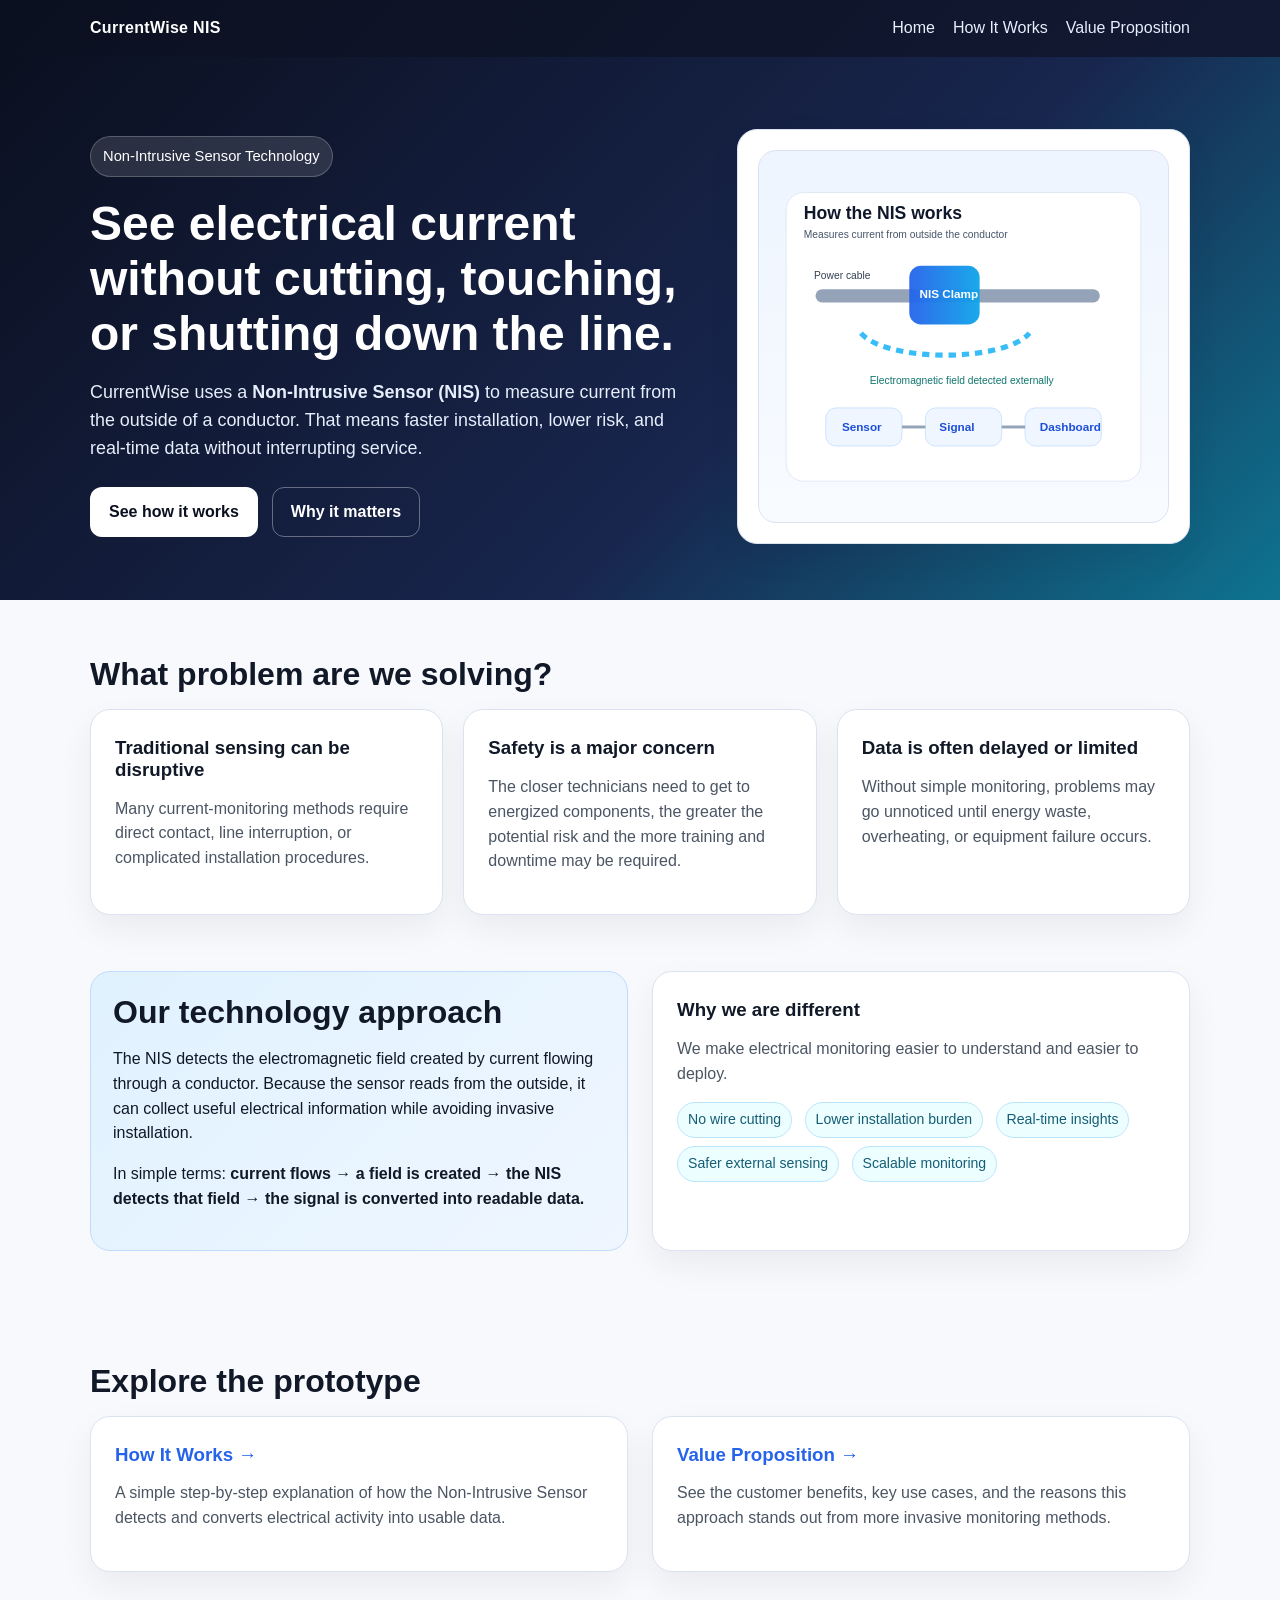
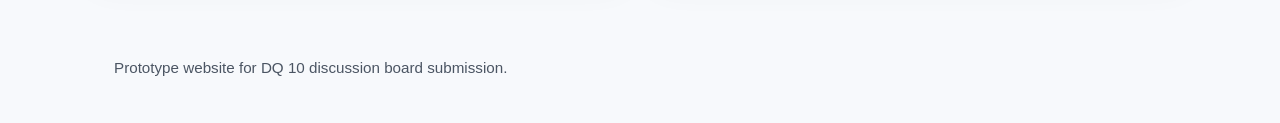
==== index.html @ ec2b5791 "Add files via upload" ====
<!DOCTYPE html>
<html lang="en">
<head>
  <meta charset="UTF-8">
  <meta name="viewport" content="width=device-width, initial-scale=1.0">
  <title>CurrentWise NIS | Safer Electrical Monitoring</title>
  <link rel="stylesheet" href="styles.css">
</head>
<body>
  <header class="topbar">
    <div class="nav">
      <div class="brand">CurrentWise NIS</div>
      <nav class="navlinks">
        <a href="index.html">Home</a>
        <a href="technology.html">How It Works</a>
        <a href="value.html">Value Proposition</a>
      </nav>
    </div>
  </header>

  <section class="hero">
    <div class="wrap hero-grid">
      <div>
        <span class="kicker">Non-Intrusive Sensor Technology</span>
        <h1>See electrical current without cutting, touching, or shutting down the line.</h1>
        <p class="lead">
          CurrentWise uses a <strong>Non-Intrusive Sensor (NIS)</strong> to measure current from the outside of a conductor.
          That means faster installation, lower risk, and real-time data without interrupting service.
        </p>
        <div class="cta-row">
          <a class="btn btn-primary" href="technology.html">See how it works</a>
          <a class="btn btn-secondary" href="value.html">Why it matters</a>
        </div>
      </div>
      <div class="card hero-card">
        <div class="diagram">
<svg viewBox="0 0 520 430" width="100%" height="100%" aria-label="Non-intrusive sensor diagram" role="img">
  <defs>
    <linearGradient id="g1" x1="0" x2="1">
      <stop offset="0%" stop-color="#2563eb"/>
      <stop offset="100%" stop-color="#0ea5e9"/>
    </linearGradient>
  </defs>
  <rect x="18" y="18" width="484" height="394" rx="24" fill="#ffffff" stroke="#dbe3f0"/>
  <text x="42" y="54" font-family="Arial" font-size="24" font-weight="700" fill="#0f172a">How the NIS works</text>
  <text x="42" y="80" font-family="Arial" font-size="14" fill="#475569">Measures current from outside the conductor</text>

  <rect x="58" y="150" width="388" height="18" rx="9" fill="#94a3b8"/>
  <text x="56" y="136" font-family="Arial" font-size="14" fill="#334155">Power cable</text>

  <rect x="186" y="118" width="96" height="80" rx="16" fill="url(#g1)" opacity="0.95"/>
  <text x="200" y="162" font-family="Arial" font-size="16" font-weight="700" fill="white">NIS Clamp</text>

  <path d="M120 210 C155 250, 315 250, 350 210" fill="none" stroke="#38bdf8" stroke-width="7" stroke-dasharray="10 8"/>
  <text x="132" y="280" font-family="Arial" font-size="14" fill="#0f766e">Electromagnetic field detected externally</text>

  <rect x="72" y="312" width="104" height="52" rx="14" fill="#eff6ff" stroke="#bfdbfe"/>
  <text x="94" y="343" font-family="Arial" font-size="16" font-weight="700" fill="#1d4ed8">Sensor</text>

  <rect x="208" y="312" width="104" height="52" rx="14" fill="#eff6ff" stroke="#bfdbfe"/>
  <text x="227" y="343" font-family="Arial" font-size="16" font-weight="700" fill="#1d4ed8">Signal</text>

  <rect x="344" y="312" width="104" height="52" rx="14" fill="#eff6ff" stroke="#bfdbfe"/>
  <text x="364" y="343" font-family="Arial" font-size="16" font-weight="700" fill="#1d4ed8">Dashboard</text>

  <path d="M176 338 H208" stroke="#94a3b8" stroke-width="4"/>
  <path d="M312 338 H344" stroke="#94a3b8" stroke-width="4"/>
</svg>
</div>
      </div>
    </div>
  </section>

  <section class="section">
    <div class="wrap">
      <h2>What problem are we solving?</h2>
      <div class="grid-3">
        <div class="card feature">
          <h3>Traditional sensing can be disruptive</h3>
          <p class="muted">Many current-monitoring methods require direct contact, line interruption, or complicated installation procedures.</p>
        </div>
        <div class="card feature">
          <h3>Safety is a major concern</h3>
          <p class="muted">The closer technicians need to get to energized components, the greater the potential risk and the more training and downtime may be required.</p>
        </div>
        <div class="card feature">
          <h3>Data is often delayed or limited</h3>
          <p class="muted">Without simple monitoring, problems may go unnoticed until energy waste, overheating, or equipment failure occurs.</p>
        </div>
      </div>
    </div>
  </section>

  <section class="section" style="padding-top:0">
    <div class="wrap grid-2">
      <div class="banner">
        <h2>Our technology approach</h2>
        <p>
          The NIS detects the electromagnetic field created by current flowing through a conductor. Because the sensor reads from the outside, it can collect useful electrical information while avoiding invasive installation.
        </p>
        <p>
          In simple terms: <strong>current flows → a field is created → the NIS detects that field → the signal is converted into readable data.</strong>
        </p>
      </div>
      <div class="card feature">
        <h3>Why we are different</h3>
        <p class="muted">We make electrical monitoring easier to understand and easier to deploy.</p>
        <span class="badge">No wire cutting</span>
        <span class="badge">Lower installation burden</span>
        <span class="badge">Real-time insights</span>
        <span class="badge">Safer external sensing</span>
        <span class="badge">Scalable monitoring</span>
      </div>
    </div>
  </section>

  <section class="section">
    <div class="wrap">
      <h2>Explore the prototype</h2>
      <div class="grid-2">
        <a class="card feature" href="technology.html">
          <h3>How It Works →</h3>
          <p class="muted">A simple step-by-step explanation of how the Non-Intrusive Sensor detects and converts electrical activity into usable data.</p>
        </a>
        <a class="card feature" href="value.html">
          <h3>Value Proposition →</h3>
          <p class="muted">See the customer benefits, key use cases, and the reasons this approach stands out from more invasive monitoring methods.</p>
        </a>
      </div>
    </div>
  </section>

  <footer class="footer wrap">
    Prototype website for DQ 10 discussion board submission.
  </footer>
</body>
</html>
---- styles.css ----
:root{
  --bg:#0b1020;
  --bg2:#121933;
  --card:#ffffff;
  --ink:#111827;
  --muted:#4b5563;
  --line:#dbe3f0;
  --accent:#2563eb;
  --accent2:#0ea5e9;
  --good:#0f766e;
}
*{box-sizing:border-box}
html{scroll-behavior:smooth}
body{
  margin:0;
  font-family:Arial, Helvetica, sans-serif;
  color:var(--ink);
  background:#f7f9fc;
  line-height:1.55;
}
a{color:var(--accent); text-decoration:none}
a:hover{text-decoration:underline}
.topbar{
  background:linear-gradient(135deg,var(--bg),var(--bg2));
  color:white;
  padding:16px 24px;
  position:sticky;
  top:0;
  z-index:5;
}
.nav{
  max-width:1100px;
  margin:0 auto;
  display:flex;
  justify-content:space-between;
  align-items:center;
  gap:20px;
}
.brand{font-weight:700; letter-spacing:.3px}
.navlinks{display:flex; gap:18px; flex-wrap:wrap}
.navlinks a{color:#e5efff}
.hero{
  background:linear-gradient(135deg,var(--bg),#18254d 60%, #0e7490);
  color:white;
  padding:72px 24px 56px;
}
.wrap{max-width:1100px; margin:0 auto}
.hero-grid{
  display:grid;
  grid-template-columns:1.15fr .85fr;
  gap:34px;
  align-items:center;
}
.kicker{
  display:inline-block;
  background:rgba(255,255,255,.12);
  border:1px solid rgba(255,255,255,.22);
  padding:8px 12px;
  border-radius:999px;
  font-size:.92rem;
  margin-bottom:16px;
}
h1,h2,h3{line-height:1.15}
h1{font-size:3rem; margin:.2rem 0 1rem}
h2{font-size:2rem; margin:0 0 1rem}
p.lead{font-size:1.12rem; color:#e6eefc}
.cta-row{display:flex; gap:14px; flex-wrap:wrap; margin-top:24px}
.btn{
  display:inline-block;
  padding:12px 18px;
  border-radius:12px;
  font-weight:700;
  border:1px solid transparent;
}
.btn-primary{background:white; color:var(--bg)}
.btn-secondary{background:transparent; color:white; border-color:rgba(255,255,255,.35)}
.card{
  background:var(--card);
  border:1px solid var(--line);
  border-radius:20px;
  box-shadow:0 14px 34px rgba(10,20,40,.06);
}
.hero-card{padding:20px}
.diagram{
  width:100%;
  aspect-ratio:1.1/1;
  background:linear-gradient(180deg,#eef5ff,#f8fbff);
  border-radius:18px;
  border:1px solid var(--line);
  display:flex;
  align-items:center;
  justify-content:center;
  padding:14px;
}
.section{padding:56px 24px}
.grid-3{
  display:grid;
  grid-template-columns:repeat(3,1fr);
  gap:20px;
}
.grid-2{
  display:grid;
  grid-template-columns:repeat(2,1fr);
  gap:24px;
}
.feature{padding:24px}
.feature h3{margin:.2rem 0 .5rem}
.muted{color:var(--muted)}
.steps{
  counter-reset:step;
  display:grid;
  gap:16px;
}
.step{
  background:white;
  border:1px solid var(--line);
  border-radius:18px;
  padding:18px 18px 18px 58px;
  position:relative;
}
.step:before{
  counter-increment:step;
  content:counter(step);
  position:absolute;
  left:16px;
  top:16px;
  width:30px;
  height:30px;
  border-radius:999px;
  background:#dbeafe;
  color:#1d4ed8;
  display:grid;
  place-items:center;
  font-weight:700;
}
.banner{
  background:linear-gradient(135deg,#e0f2fe,#eff6ff);
  border:1px solid #bfdbfe;
  padding:22px;
  border-radius:20px;
}
.footer{
  padding:28px 24px 44px;
  color:var(--muted);
  font-size:.95rem;
}
.badge{
  display:inline-block;
  padding:6px 10px;
  border-radius:999px;
  background:#ecfeff;
  color:#155e75;
  font-size:.88rem;
  margin:0 8px 8px 0;
  border:1px solid #bae6fd;
}
.table{
  width:100%;
  border-collapse:collapse;
  margin-top:10px;
}
.table th,.table td{
  text-align:left;
  border-bottom:1px solid var(--line);
  padding:12px 10px;
  vertical-align:top;
}
.callout{
  border-left:5px solid var(--accent2);
  background:#f0f9ff;
  padding:16px 18px;
  border-radius:12px;
}
.small{font-size:.95rem}
@media (max-width:900px){
  .hero-grid,.grid-3,.grid-2{grid-template-columns:1fr}
  h1{font-size:2.35rem}
}
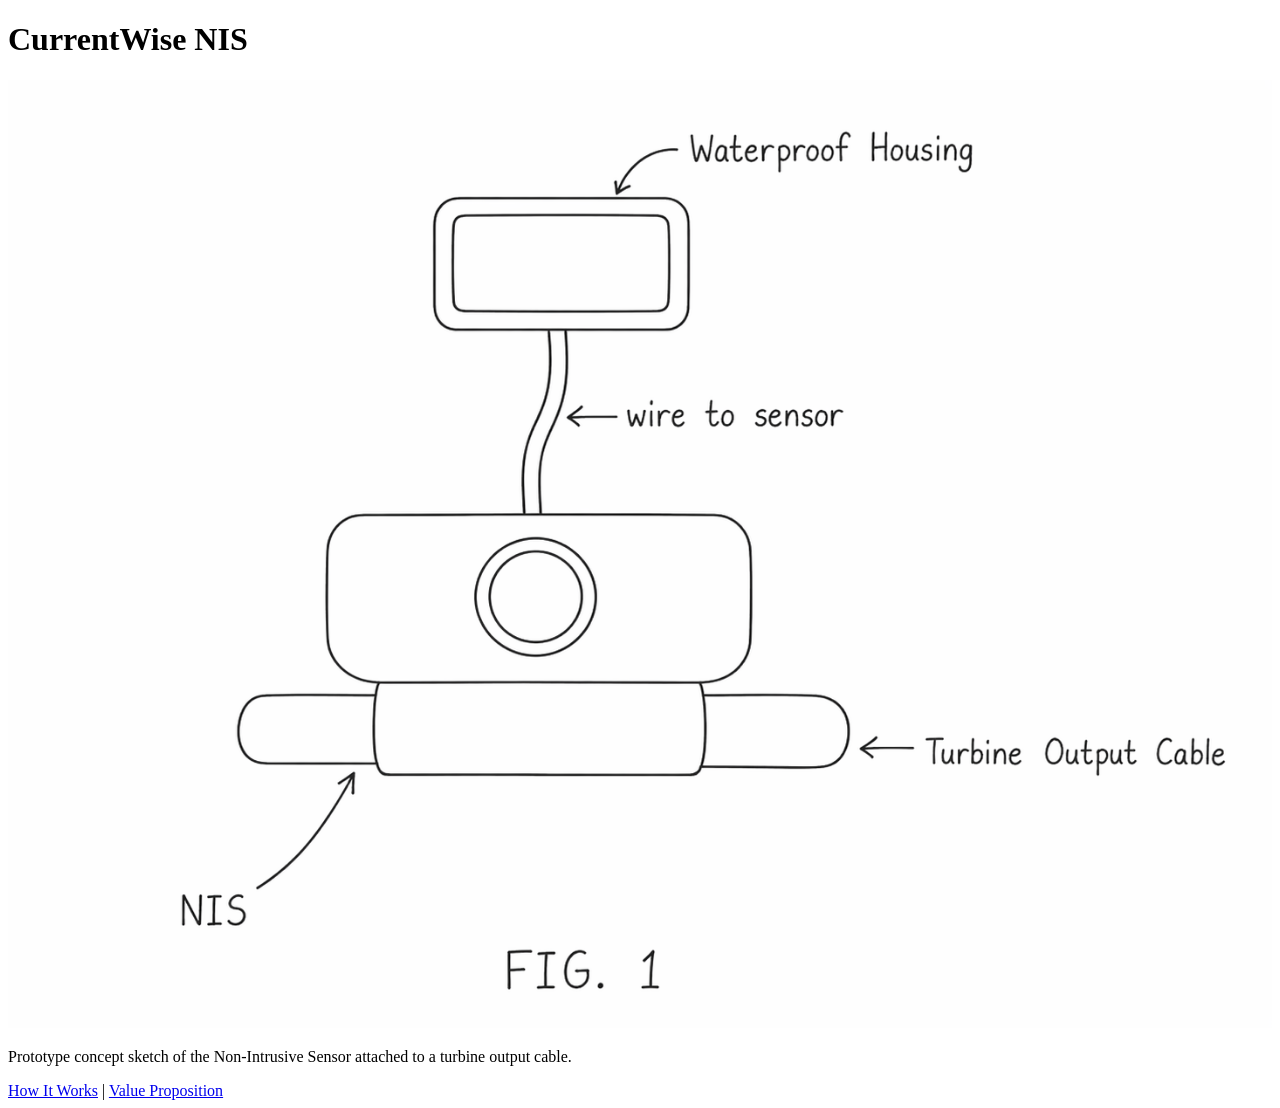
==== commit 9bbc978e: "Add files via upload" ====
--- a/index.html
+++ b/index.html
@@ -1,137 +1,6 @@
-<!DOCTYPE html>
-<html lang="en">
-<head>
-  <meta charset="UTF-8">
-  <meta name="viewport" content="width=device-width, initial-scale=1.0">
-  <title>CurrentWise NIS | Safer Electrical Monitoring</title>
-  <link rel="stylesheet" href="styles.css">
-</head>
-<body>
-  <header class="topbar">
-    <div class="nav">
-      <div class="brand">CurrentWise NIS</div>
-      <nav class="navlinks">
-        <a href="index.html">Home</a>
-        <a href="technology.html">How It Works</a>
-        <a href="value.html">Value Proposition</a>
-      </nav>
-    </div>
-  </header>
-
-  <section class="hero">
-    <div class="wrap hero-grid">
-      <div>
-        <span class="kicker">Non-Intrusive Sensor Technology</span>
-        <h1>See electrical current without cutting, touching, or shutting down the line.</h1>
-        <p class="lead">
-          CurrentWise uses a <strong>Non-Intrusive Sensor (NIS)</strong> to measure current from the outside of a conductor.
-          That means faster installation, lower risk, and real-time data without interrupting service.
-        </p>
-        <div class="cta-row">
-          <a class="btn btn-primary" href="technology.html">See how it works</a>
-          <a class="btn btn-secondary" href="value.html">Why it matters</a>
-        </div>
-      </div>
-      <div class="card hero-card">
-        <div class="diagram">
-<svg viewBox="0 0 520 430" width="100%" height="100%" aria-label="Non-intrusive sensor diagram" role="img">
-  <defs>
-    <linearGradient id="g1" x1="0" x2="1">
-      <stop offset="0%" stop-color="#2563eb"/>
-      <stop offset="100%" stop-color="#0ea5e9"/>
-    </linearGradient>
-  </defs>
-  <rect x="18" y="18" width="484" height="394" rx="24" fill="#ffffff" stroke="#dbe3f0"/>
-  <text x="42" y="54" font-family="Arial" font-size="24" font-weight="700" fill="#0f172a">How the NIS works</text>
-  <text x="42" y="80" font-family="Arial" font-size="14" fill="#475569">Measures current from outside the conductor</text>
-
-  <rect x="58" y="150" width="388" height="18" rx="9" fill="#94a3b8"/>
-  <text x="56" y="136" font-family="Arial" font-size="14" fill="#334155">Power cable</text>
-
-  <rect x="186" y="118" width="96" height="80" rx="16" fill="url(#g1)" opacity="0.95"/>
-  <text x="200" y="162" font-family="Arial" font-size="16" font-weight="700" fill="white">NIS Clamp</text>
-
-  <path d="M120 210 C155 250, 315 250, 350 210" fill="none" stroke="#38bdf8" stroke-width="7" stroke-dasharray="10 8"/>
-  <text x="132" y="280" font-family="Arial" font-size="14" fill="#0f766e">Electromagnetic field detected externally</text>
-
-  <rect x="72" y="312" width="104" height="52" rx="14" fill="#eff6ff" stroke="#bfdbfe"/>
-  <text x="94" y="343" font-family="Arial" font-size="16" font-weight="700" fill="#1d4ed8">Sensor</text>
-
-  <rect x="208" y="312" width="104" height="52" rx="14" fill="#eff6ff" stroke="#bfdbfe"/>
-  <text x="227" y="343" font-family="Arial" font-size="16" font-weight="700" fill="#1d4ed8">Signal</text>
-
-  <rect x="344" y="312" width="104" height="52" rx="14" fill="#eff6ff" stroke="#bfdbfe"/>
-  <text x="364" y="343" font-family="Arial" font-size="16" font-weight="700" fill="#1d4ed8">Dashboard</text>
-
-  <path d="M176 338 H208" stroke="#94a3b8" stroke-width="4"/>
-  <path d="M312 338 H344" stroke="#94a3b8" stroke-width="4"/>
-</svg>
-</div>
-      </div>
-    </div>
-  </section>
-
-  <section class="section">
-    <div class="wrap">
-      <h2>What problem are we solving?</h2>
-      <div class="grid-3">
-        <div class="card feature">
-          <h3>Traditional sensing can be disruptive</h3>
-          <p class="muted">Many current-monitoring methods require direct contact, line interruption, or complicated installation procedures.</p>
-        </div>
-        <div class="card feature">
-          <h3>Safety is a major concern</h3>
-          <p class="muted">The closer technicians need to get to energized components, the greater the potential risk and the more training and downtime may be required.</p>
-        </div>
-        <div class="card feature">
-          <h3>Data is often delayed or limited</h3>
-          <p class="muted">Without simple monitoring, problems may go unnoticed until energy waste, overheating, or equipment failure occurs.</p>
-        </div>
-      </div>
-    </div>
-  </section>
-
-  <section class="section" style="padding-top:0">
-    <div class="wrap grid-2">
-      <div class="banner">
-        <h2>Our technology approach</h2>
-        <p>
-          The NIS detects the electromagnetic field created by current flowing through a conductor. Because the sensor reads from the outside, it can collect useful electrical information while avoiding invasive installation.
-        </p>
-        <p>
-          In simple terms: <strong>current flows → a field is created → the NIS detects that field → the signal is converted into readable data.</strong>
-        </p>
-      </div>
-      <div class="card feature">
-        <h3>Why we are different</h3>
-        <p class="muted">We make electrical monitoring easier to understand and easier to deploy.</p>
-        <span class="badge">No wire cutting</span>
-        <span class="badge">Lower installation burden</span>
-        <span class="badge">Real-time insights</span>
-        <span class="badge">Safer external sensing</span>
-        <span class="badge">Scalable monitoring</span>
-      </div>
-    </div>
-  </section>
-
-  <section class="section">
-    <div class="wrap">
-      <h2>Explore the prototype</h2>
-      <div class="grid-2">
-        <a class="card feature" href="technology.html">
-          <h3>How It Works →</h3>
-          <p class="muted">A simple step-by-step explanation of how the Non-Intrusive Sensor detects and converts electrical activity into usable data.</p>
-        </a>
-        <a class="card feature" href="value.html">
-          <h3>Value Proposition →</h3>
-          <p class="muted">See the customer benefits, key use cases, and the reasons this approach stands out from more invasive monitoring methods.</p>
-        </a>
-      </div>
-    </div>
-  </section>
-
-  <footer class="footer wrap">
-    Prototype website for DQ 10 discussion board submission.
-  </footer>
-</body>
-</html>
+<!DOCTYPE html><html><body>
+<h1>CurrentWise NIS</h1>
+<img src="fig1.png" style="max-width:100%;">
+<p>Prototype concept sketch of the Non-Intrusive Sensor attached to a turbine output cable.</p>
+<a href="technology.html">How It Works</a> | <a href="value.html">Value Proposition</a>
+</body></html>
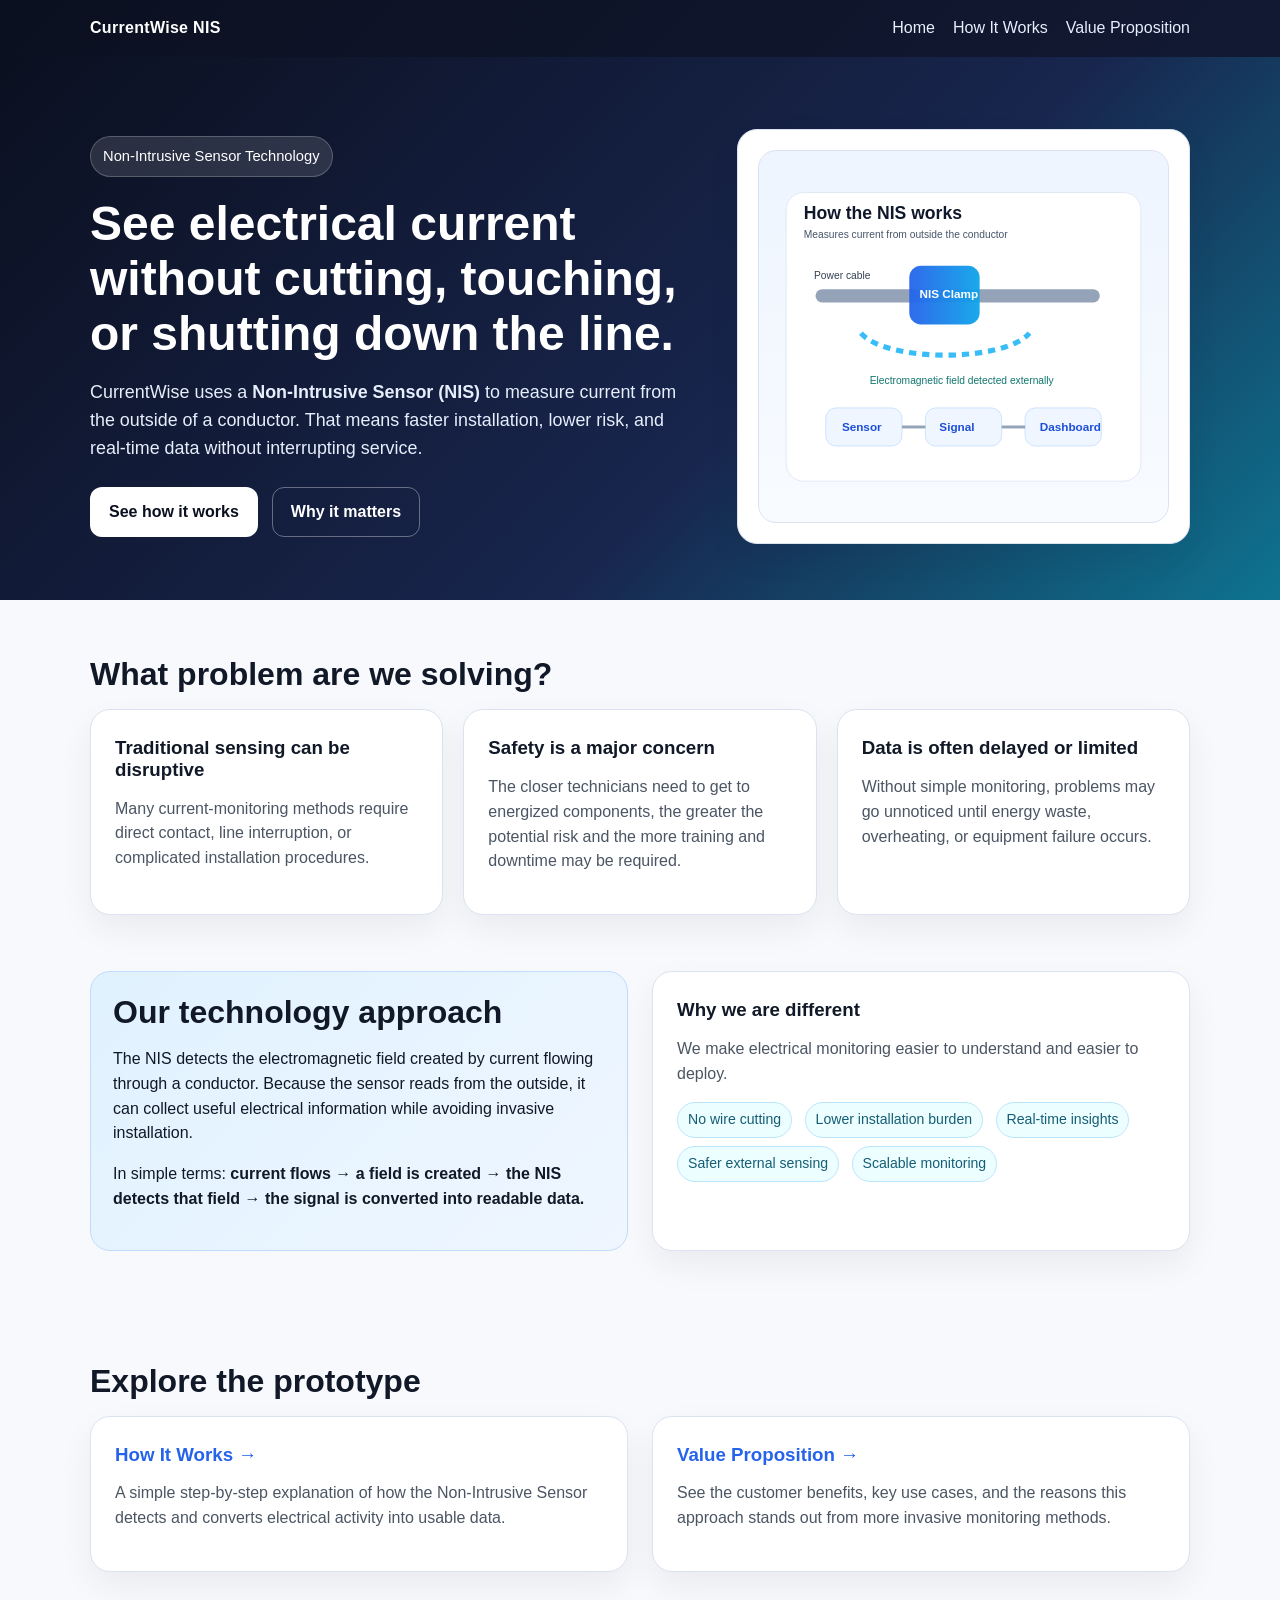
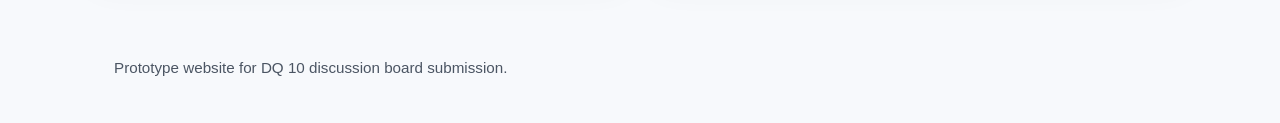
==== commit 17c52e48: "Add files via upload" ====
--- a/index.html
+++ b/index.html
@@ -1,6 +1,137 @@
-<!DOCTYPE html><html><body>
-<h1>CurrentWise NIS</h1>
-<img src="fig1.png" style="max-width:100%;">
-<p>Prototype concept sketch of the Non-Intrusive Sensor attached to a turbine output cable.</p>
-<a href="technology.html">How It Works</a> | <a href="value.html">Value Proposition</a>
-</body></html>+<!DOCTYPE html>
+<html lang="en">
+<head>
+  <meta charset="UTF-8">
+  <meta name="viewport" content="width=device-width, initial-scale=1.0">
+  <title>CurrentWise NIS | Safer Electrical Monitoring</title>
+  <link rel="stylesheet" href="styles.css">
+</head>
+<body>
+  <header class="topbar">
+    <div class="nav">
+      <div class="brand">CurrentWise NIS</div>
+      <nav class="navlinks">
+        <a href="index.html">Home</a>
+        <a href="technology.html">How It Works</a>
+        <a href="value.html">Value Proposition</a>
+      </nav>
+    </div>
+  </header>
+
+  <section class="hero">
+    <div class="wrap hero-grid">
+      <div>
+        <span class="kicker">Non-Intrusive Sensor Technology</span>
+        <h1>See electrical current without cutting, touching, or shutting down the line.</h1>
+        <p class="lead">
+          CurrentWise uses a <strong>Non-Intrusive Sensor (NIS)</strong> to measure current from the outside of a conductor.
+          That means faster installation, lower risk, and real-time data without interrupting service.
+        </p>
+        <div class="cta-row">
+          <a class="btn btn-primary" href="technology.html">See how it works</a>
+          <a class="btn btn-secondary" href="value.html">Why it matters</a>
+        </div>
+      </div>
+      <div class="card hero-card">
+        <div class="diagram">
+<svg viewBox="0 0 520 430" width="100%" height="100%" aria-label="Non-intrusive sensor diagram" role="img">
+  <defs>
+    <linearGradient id="g1" x1="0" x2="1">
+      <stop offset="0%" stop-color="#2563eb"/>
+      <stop offset="100%" stop-color="#0ea5e9"/>
+    </linearGradient>
+  </defs>
+  <rect x="18" y="18" width="484" height="394" rx="24" fill="#ffffff" stroke="#dbe3f0"/>
+  <text x="42" y="54" font-family="Arial" font-size="24" font-weight="700" fill="#0f172a">How the NIS works</text>
+  <text x="42" y="80" font-family="Arial" font-size="14" fill="#475569">Measures current from outside the conductor</text>
+
+  <rect x="58" y="150" width="388" height="18" rx="9" fill="#94a3b8"/>
+  <text x="56" y="136" font-family="Arial" font-size="14" fill="#334155">Power cable</text>
+
+  <rect x="186" y="118" width="96" height="80" rx="16" fill="url(#g1)" opacity="0.95"/>
+  <text x="200" y="162" font-family="Arial" font-size="16" font-weight="700" fill="white">NIS Clamp</text>
+
+  <path d="M120 210 C155 250, 315 250, 350 210" fill="none" stroke="#38bdf8" stroke-width="7" stroke-dasharray="10 8"/>
+  <text x="132" y="280" font-family="Arial" font-size="14" fill="#0f766e">Electromagnetic field detected externally</text>
+
+  <rect x="72" y="312" width="104" height="52" rx="14" fill="#eff6ff" stroke="#bfdbfe"/>
+  <text x="94" y="343" font-family="Arial" font-size="16" font-weight="700" fill="#1d4ed8">Sensor</text>
+
+  <rect x="208" y="312" width="104" height="52" rx="14" fill="#eff6ff" stroke="#bfdbfe"/>
+  <text x="227" y="343" font-family="Arial" font-size="16" font-weight="700" fill="#1d4ed8">Signal</text>
+
+  <rect x="344" y="312" width="104" height="52" rx="14" fill="#eff6ff" stroke="#bfdbfe"/>
+  <text x="364" y="343" font-family="Arial" font-size="16" font-weight="700" fill="#1d4ed8">Dashboard</text>
+
+  <path d="M176 338 H208" stroke="#94a3b8" stroke-width="4"/>
+  <path d="M312 338 H344" stroke="#94a3b8" stroke-width="4"/>
+</svg>
+</div>
+      </div>
+    </div>
+  </section>
+
+  <section class="section">
+    <div class="wrap">
+      <h2>What problem are we solving?</h2>
+      <div class="grid-3">
+        <div class="card feature">
+          <h3>Traditional sensing can be disruptive</h3>
+          <p class="muted">Many current-monitoring methods require direct contact, line interruption, or complicated installation procedures.</p>
+        </div>
+        <div class="card feature">
+          <h3>Safety is a major concern</h3>
+          <p class="muted">The closer technicians need to get to energized components, the greater the potential risk and the more training and downtime may be required.</p>
+        </div>
+        <div class="card feature">
+          <h3>Data is often delayed or limited</h3>
+          <p class="muted">Without simple monitoring, problems may go unnoticed until energy waste, overheating, or equipment failure occurs.</p>
+        </div>
+      </div>
+    </div>
+  </section>
+
+  <section class="section" style="padding-top:0">
+    <div class="wrap grid-2">
+      <div class="banner">
+        <h2>Our technology approach</h2>
+        <p>
+          The NIS detects the electromagnetic field created by current flowing through a conductor. Because the sensor reads from the outside, it can collect useful electrical information while avoiding invasive installation.
+        </p>
+        <p>
+          In simple terms: <strong>current flows → a field is created → the NIS detects that field → the signal is converted into readable data.</strong>
+        </p>
+      </div>
+      <div class="card feature">
+        <h3>Why we are different</h3>
+        <p class="muted">We make electrical monitoring easier to understand and easier to deploy.</p>
+        <span class="badge">No wire cutting</span>
+        <span class="badge">Lower installation burden</span>
+        <span class="badge">Real-time insights</span>
+        <span class="badge">Safer external sensing</span>
+        <span class="badge">Scalable monitoring</span>
+      </div>
+    </div>
+  </section>
+
+  <section class="section">
+    <div class="wrap">
+      <h2>Explore the prototype</h2>
+      <div class="grid-2">
+        <a class="card feature" href="technology.html">
+          <h3>How It Works →</h3>
+          <p class="muted">A simple step-by-step explanation of how the Non-Intrusive Sensor detects and converts electrical activity into usable data.</p>
+        </a>
+        <a class="card feature" href="value.html">
+          <h3>Value Proposition →</h3>
+          <p class="muted">See the customer benefits, key use cases, and the reasons this approach stands out from more invasive monitoring methods.</p>
+        </a>
+      </div>
+    </div>
+  </section>
+
+  <footer class="footer wrap">
+    Prototype website for DQ 10 discussion board submission.
+  </footer>
+</body>
+</html>
--- a/styles.css
+++ b/styles.css
@@ -0,0 +1,179 @@
+
+:root{
+  --bg:#0b1020;
+  --bg2:#121933;
+  --card:#ffffff;
+  --ink:#111827;
+  --muted:#4b5563;
+  --line:#dbe3f0;
+  --accent:#2563eb;
+  --accent2:#0ea5e9;
+  --good:#0f766e;
+}
+*{box-sizing:border-box}
+html{scroll-behavior:smooth}
+body{
+  margin:0;
+  font-family:Arial, Helvetica, sans-serif;
+  color:var(--ink);
+  background:#f7f9fc;
+  line-height:1.55;
+}
+a{color:var(--accent); text-decoration:none}
+a:hover{text-decoration:underline}
+.topbar{
+  background:linear-gradient(135deg,var(--bg),var(--bg2));
+  color:white;
+  padding:16px 24px;
+  position:sticky;
+  top:0;
+  z-index:5;
+}
+.nav{
+  max-width:1100px;
+  margin:0 auto;
+  display:flex;
+  justify-content:space-between;
+  align-items:center;
+  gap:20px;
+}
+.brand{font-weight:700; letter-spacing:.3px}
+.navlinks{display:flex; gap:18px; flex-wrap:wrap}
+.navlinks a{color:#e5efff}
+.hero{
+  background:linear-gradient(135deg,var(--bg),#18254d 60%, #0e7490);
+  color:white;
+  padding:72px 24px 56px;
+}
+.wrap{max-width:1100px; margin:0 auto}
+.hero-grid{
+  display:grid;
+  grid-template-columns:1.15fr .85fr;
+  gap:34px;
+  align-items:center;
+}
+.kicker{
+  display:inline-block;
+  background:rgba(255,255,255,.12);
+  border:1px solid rgba(255,255,255,.22);
+  padding:8px 12px;
+  border-radius:999px;
+  font-size:.92rem;
+  margin-bottom:16px;
+}
+h1,h2,h3{line-height:1.15}
+h1{font-size:3rem; margin:.2rem 0 1rem}
+h2{font-size:2rem; margin:0 0 1rem}
+p.lead{font-size:1.12rem; color:#e6eefc}
+.cta-row{display:flex; gap:14px; flex-wrap:wrap; margin-top:24px}
+.btn{
+  display:inline-block;
+  padding:12px 18px;
+  border-radius:12px;
+  font-weight:700;
+  border:1px solid transparent;
+}
+.btn-primary{background:white; color:var(--bg)}
+.btn-secondary{background:transparent; color:white; border-color:rgba(255,255,255,.35)}
+.card{
+  background:var(--card);
+  border:1px solid var(--line);
+  border-radius:20px;
+  box-shadow:0 14px 34px rgba(10,20,40,.06);
+}
+.hero-card{padding:20px}
+.diagram{
+  width:100%;
+  aspect-ratio:1.1/1;
+  background:linear-gradient(180deg,#eef5ff,#f8fbff);
+  border-radius:18px;
+  border:1px solid var(--line);
+  display:flex;
+  align-items:center;
+  justify-content:center;
+  padding:14px;
+}
+.section{padding:56px 24px}
+.grid-3{
+  display:grid;
+  grid-template-columns:repeat(3,1fr);
+  gap:20px;
+}
+.grid-2{
+  display:grid;
+  grid-template-columns:repeat(2,1fr);
+  gap:24px;
+}
+.feature{padding:24px}
+.feature h3{margin:.2rem 0 .5rem}
+.muted{color:var(--muted)}
+.steps{
+  counter-reset:step;
+  display:grid;
+  gap:16px;
+}
+.step{
+  background:white;
+  border:1px solid var(--line);
+  border-radius:18px;
+  padding:18px 18px 18px 58px;
+  position:relative;
+}
+.step:before{
+  counter-increment:step;
+  content:counter(step);
+  position:absolute;
+  left:16px;
+  top:16px;
+  width:30px;
+  height:30px;
+  border-radius:999px;
+  background:#dbeafe;
+  color:#1d4ed8;
+  display:grid;
+  place-items:center;
+  font-weight:700;
+}
+.banner{
+  background:linear-gradient(135deg,#e0f2fe,#eff6ff);
+  border:1px solid #bfdbfe;
+  padding:22px;
+  border-radius:20px;
+}
+.footer{
+  padding:28px 24px 44px;
+  color:var(--muted);
+  font-size:.95rem;
+}
+.badge{
+  display:inline-block;
+  padding:6px 10px;
+  border-radius:999px;
+  background:#ecfeff;
+  color:#155e75;
+  font-size:.88rem;
+  margin:0 8px 8px 0;
+  border:1px solid #bae6fd;
+}
+.table{
+  width:100%;
+  border-collapse:collapse;
+  margin-top:10px;
+}
+.table th,.table td{
+  text-align:left;
+  border-bottom:1px solid var(--line);
+  padding:12px 10px;
+  vertical-align:top;
+}
+.callout{
+  border-left:5px solid var(--accent2);
+  background:#f0f9ff;
+  padding:16px 18px;
+  border-radius:12px;
+}
+.small{font-size:.95rem}
+@media (max-width:900px){
+  .hero-grid,.grid-3,.grid-2{grid-template-columns:1fr}
+  h1{font-size:2.35rem}
+}
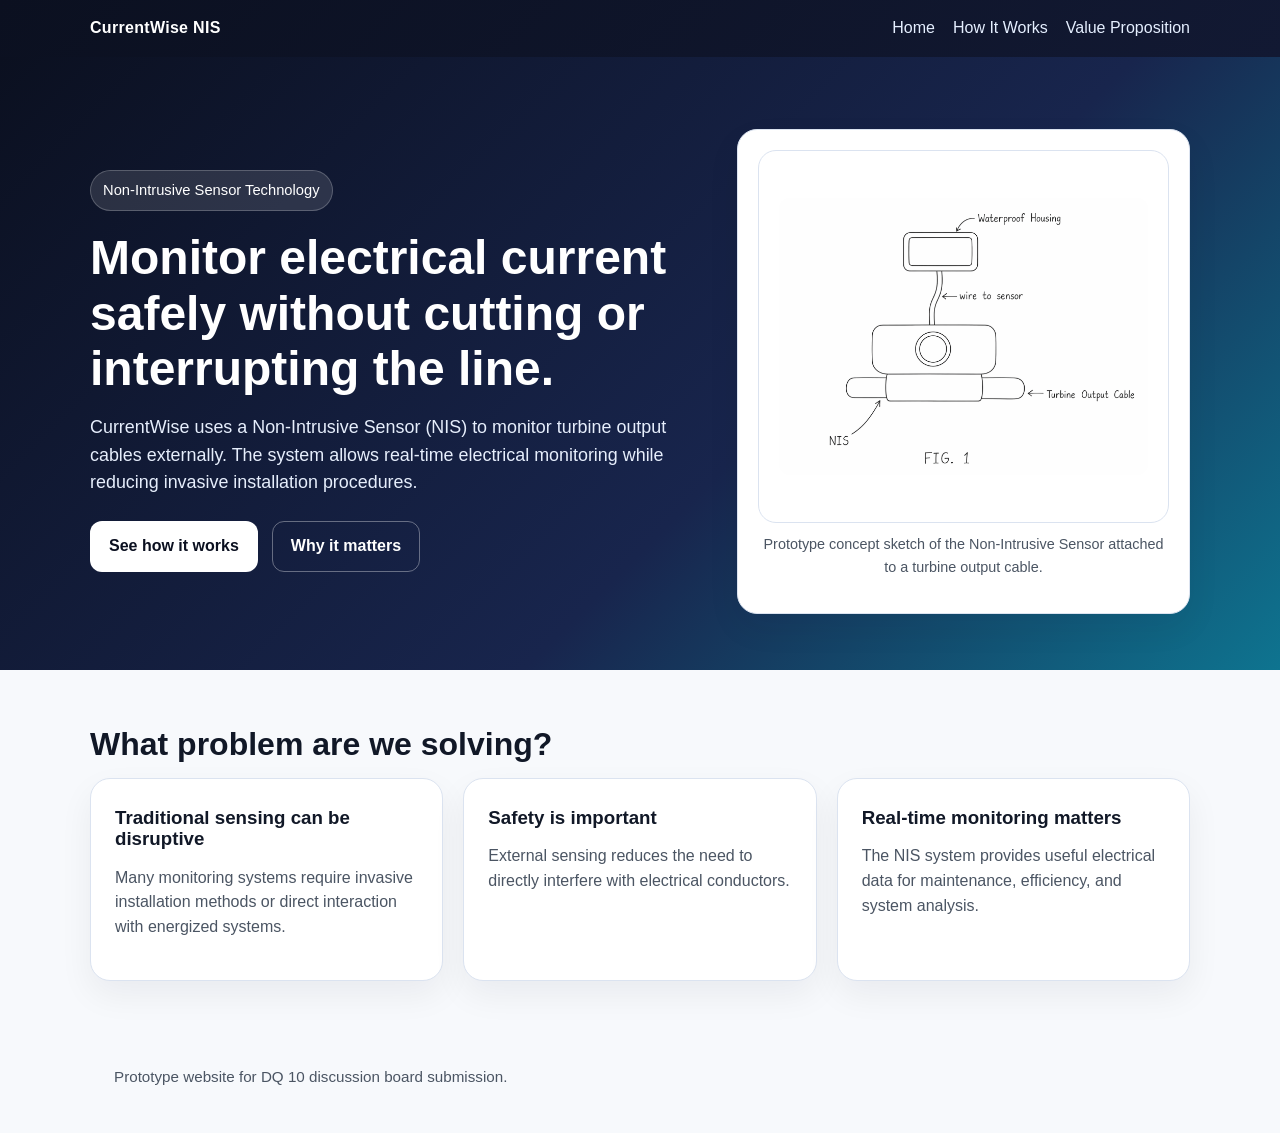
==== commit 680c0b1c: "Update index.html" ====
--- a/index.html
+++ b/index.html
@@ -6,132 +6,117 @@
   <title>CurrentWise NIS | Safer Electrical Monitoring</title>
   <link rel="stylesheet" href="styles.css">
 </head>
+
 <body>
-  <header class="topbar">
-    <div class="nav">
-      <div class="brand">CurrentWise NIS</div>
-      <nav class="navlinks">
-        <a href="index.html">Home</a>
-        <a href="technology.html">How It Works</a>
-        <a href="value.html">Value Proposition</a>
-      </nav>
+
+<header class="topbar">
+  <div class="nav">
+    <div class="brand">CurrentWise NIS</div>
+
+    <nav class="navlinks">
+      <a href="index.html">Home</a>
+      <a href="technology.html">How It Works</a>
+      <a href="value.html">Value Proposition</a>
+    </nav>
+  </div>
+</header>
+
+<section class="hero">
+
+  <div class="wrap hero-grid">
+
+    <div>
+
+      <span class="kicker">
+        Non-Intrusive Sensor Technology
+      </span>
+
+      <h1>
+        Monitor electrical current safely without cutting or interrupting the line.
+      </h1>
+
+      <p class="lead">
+        CurrentWise uses a Non-Intrusive Sensor (NIS) to monitor turbine output cables externally.
+        The system allows real-time electrical monitoring while reducing invasive installation procedures.
+      </p>
+
+      <div class="cta-row">
+        <a class="btn btn-primary" href="technology.html">
+          See how it works
+        </a>
+
+        <a class="btn btn-secondary" href="value.html">
+          Why it matters
+        </a>
+      </div>
+
     </div>
-  </header>
 
-  <section class="hero">
-    <div class="wrap hero-grid">
-      <div>
-        <span class="kicker">Non-Intrusive Sensor Technology</span>
-        <h1>See electrical current without cutting, touching, or shutting down the line.</h1>
-        <p class="lead">
-          CurrentWise uses a <strong>Non-Intrusive Sensor (NIS)</strong> to measure current from the outside of a conductor.
-          That means faster installation, lower risk, and real-time data without interrupting service.
-        </p>
-        <div class="cta-row">
-          <a class="btn btn-primary" href="technology.html">See how it works</a>
-          <a class="btn btn-secondary" href="value.html">Why it matters</a>
-        </div>
+    <div class="card hero-card">
+
+      <div class="diagram" style="background:white; padding:20px;">
+
+        <img
+          src="fig1.png"
+          alt="Prototype concept sketch"
+          style="width:100%; height:auto; border-radius:12px;"
+        >
+
       </div>
-      <div class="card hero-card">
-        <div class="diagram">
-<svg viewBox="0 0 520 430" width="100%" height="100%" aria-label="Non-intrusive sensor diagram" role="img">
-  <defs>
-    <linearGradient id="g1" x1="0" x2="1">
-      <stop offset="0%" stop-color="#2563eb"/>
-      <stop offset="100%" stop-color="#0ea5e9"/>
-    </linearGradient>
-  </defs>
-  <rect x="18" y="18" width="484" height="394" rx="24" fill="#ffffff" stroke="#dbe3f0"/>
-  <text x="42" y="54" font-family="Arial" font-size="24" font-weight="700" fill="#0f172a">How the NIS works</text>
-  <text x="42" y="80" font-family="Arial" font-size="14" fill="#475569">Measures current from outside the conductor</text>
 
-  <rect x="58" y="150" width="388" height="18" rx="9" fill="#94a3b8"/>
-  <text x="56" y="136" font-family="Arial" font-size="14" fill="#334155">Power cable</text>
+      <p style="font-size:0.9rem; color:#4b5563; margin-top:10px; text-align:center;">
+        Prototype concept sketch of the Non-Intrusive Sensor attached to a turbine output cable.
+      </p>
 
-  <rect x="186" y="118" width="96" height="80" rx="16" fill="url(#g1)" opacity="0.95"/>
-  <text x="200" y="162" font-family="Arial" font-size="16" font-weight="700" fill="white">NIS Clamp</text>
+    </div>
 
-  <path d="M120 210 C155 250, 315 250, 350 210" fill="none" stroke="#38bdf8" stroke-width="7" stroke-dasharray="10 8"/>
-  <text x="132" y="280" font-family="Arial" font-size="14" fill="#0f766e">Electromagnetic field detected externally</text>
+  </div>
 
-  <rect x="72" y="312" width="104" height="52" rx="14" fill="#eff6ff" stroke="#bfdbfe"/>
-  <text x="94" y="343" font-family="Arial" font-size="16" font-weight="700" fill="#1d4ed8">Sensor</text>
+</section>
 
-  <rect x="208" y="312" width="104" height="52" rx="14" fill="#eff6ff" stroke="#bfdbfe"/>
-  <text x="227" y="343" font-family="Arial" font-size="16" font-weight="700" fill="#1d4ed8">Signal</text>
+<section class="section">
 
-  <rect x="344" y="312" width="104" height="52" rx="14" fill="#eff6ff" stroke="#bfdbfe"/>
-  <text x="364" y="343" font-family="Arial" font-size="16" font-weight="700" fill="#1d4ed8">Dashboard</text>
+  <div class="wrap">
 
-  <path d="M176 338 H208" stroke="#94a3b8" stroke-width="4"/>
-  <path d="M312 338 H344" stroke="#94a3b8" stroke-width="4"/>
-</svg>
-</div>
-      </div>
-    </div>
-  </section>
+    <h2>
+      What problem are we solving?
+    </h2>
 
-  <section class="section">
-    <div class="wrap">
-      <h2>What problem are we solving?</h2>
-      <div class="grid-3">
-        <div class="card feature">
-          <h3>Traditional sensing can be disruptive</h3>
-          <p class="muted">Many current-monitoring methods require direct contact, line interruption, or complicated installation procedures.</p>
-        </div>
-        <div class="card feature">
-          <h3>Safety is a major concern</h3>
-          <p class="muted">The closer technicians need to get to energized components, the greater the potential risk and the more training and downtime may be required.</p>
-        </div>
-        <div class="card feature">
-          <h3>Data is often delayed or limited</h3>
-          <p class="muted">Without simple monitoring, problems may go unnoticed until energy waste, overheating, or equipment failure occurs.</p>
-        </div>
-      </div>
-    </div>
-  </section>
+    <div class="grid-3">
 
-  <section class="section" style="padding-top:0">
-    <div class="wrap grid-2">
-      <div class="banner">
-        <h2>Our technology approach</h2>
-        <p>
-          The NIS detects the electromagnetic field created by current flowing through a conductor. Because the sensor reads from the outside, it can collect useful electrical information while avoiding invasive installation.
-        </p>
-        <p>
-          In simple terms: <strong>current flows → a field is created → the NIS detects that field → the signal is converted into readable data.</strong>
+      <div class="card feature">
+        <h3>Traditional sensing can be disruptive</h3>
+
+        <p class="muted">
+          Many monitoring systems require invasive installation methods or direct interaction with energized systems.
         </p>
       </div>
+
       <div class="card feature">
-        <h3>Why we are different</h3>
-        <p class="muted">We make electrical monitoring easier to understand and easier to deploy.</p>
-        <span class="badge">No wire cutting</span>
-        <span class="badge">Lower installation burden</span>
-        <span class="badge">Real-time insights</span>
-        <span class="badge">Safer external sensing</span>
-        <span class="badge">Scalable monitoring</span>
+        <h3>Safety is important</h3>
+
+        <p class="muted">
+          External sensing reduces the need to directly interfere with electrical conductors.
+        </p>
       </div>
+
+      <div class="card feature">
+        <h3>Real-time monitoring matters</h3>
+
+        <p class="muted">
+          The NIS system provides useful electrical data for maintenance, efficiency, and system analysis.
+        </p>
+      </div>
+
     </div>
-  </section>
 
-  <section class="section">
-    <div class="wrap">
-      <h2>Explore the prototype</h2>
-      <div class="grid-2">
-        <a class="card feature" href="technology.html">
-          <h3>How It Works →</h3>
-          <p class="muted">A simple step-by-step explanation of how the Non-Intrusive Sensor detects and converts electrical activity into usable data.</p>
-        </a>
-        <a class="card feature" href="value.html">
-          <h3>Value Proposition →</h3>
-          <p class="muted">See the customer benefits, key use cases, and the reasons this approach stands out from more invasive monitoring methods.</p>
-        </a>
-      </div>
-    </div>
-  </section>
+  </div>
 
-  <footer class="footer wrap">
-    Prototype website for DQ 10 discussion board submission.
-  </footer>
+</section>
+
+<footer class="footer wrap">
+  Prototype website for DQ 10 discussion board submission.
+</footer>
+
 </body>
 </html>
